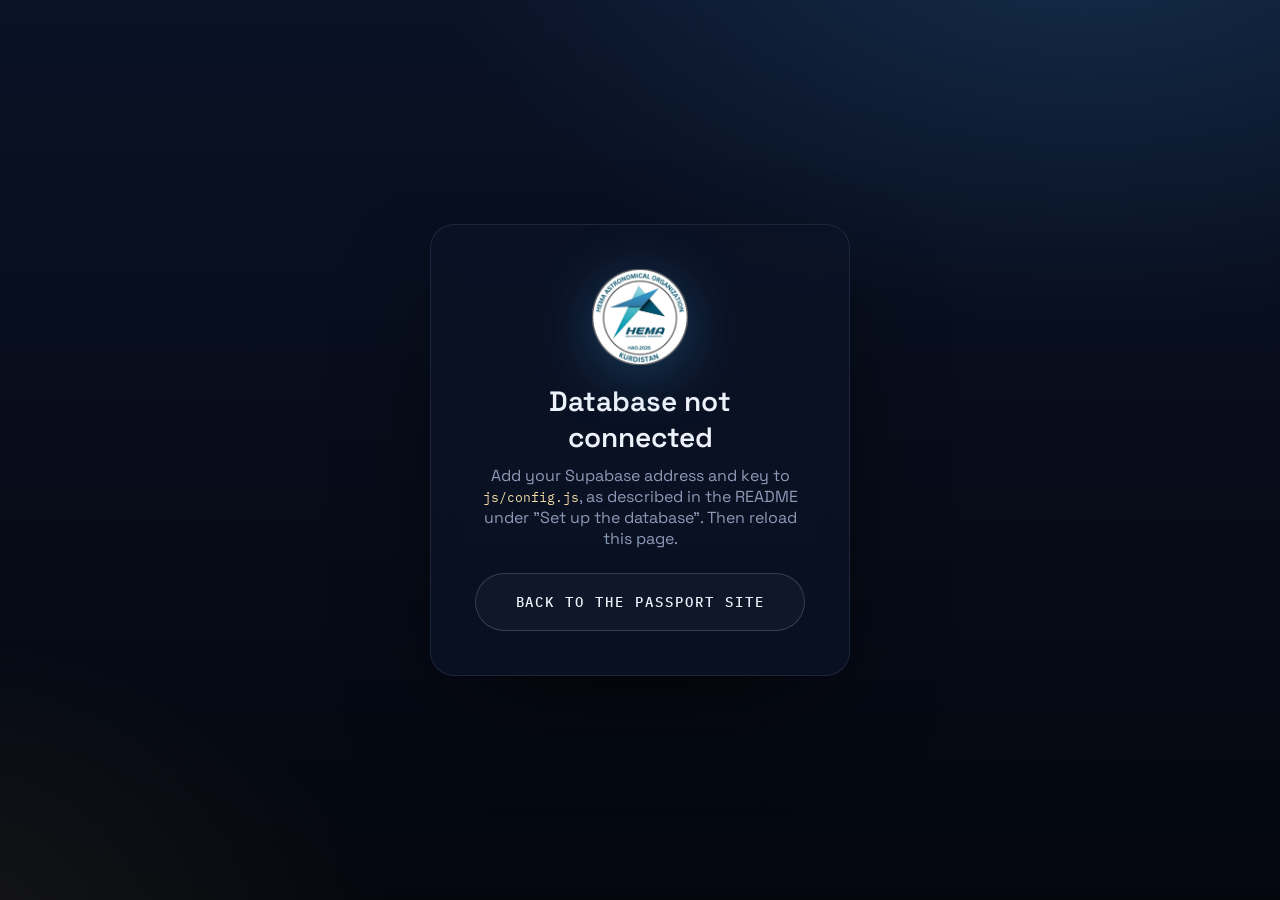
==== admin/index.html @ fffa1dca "HEMA Space Passport for Kurdistan Astronomy Festival 2026 Static site for GitHub Pages: visitor pass" ====
<!doctype html>
<html lang="en">
<head>
  <meta charset="utf-8">
  <meta name="viewport" content="width=device-width, initial-scale=1, viewport-fit=cover">
  <title>HEMA Passport Admin</title>
  <meta name="robots" content="noindex, nofollow">
  <meta name="theme-color" content="#05080f">
  <link rel="icon" href="../assets/favicon.svg" type="image/svg+xml">
  <link rel="stylesheet" href="../fonts/fonts.css">
  <link rel="stylesheet" href="../css/style.css">
  <link rel="stylesheet" href="admin.css">
</head>
<body class="admin">
  <!-- SIGN IN -->
  <main class="login" id="login" hidden>
    <form class="login-card" id="login-form">
      <img class="login-logo" src="../assets/hema-logo.png" alt="HEMA Astronomical Organization">
      <h1>Passport admin</h1>
      <p class="hint">Sign in to see every passport issued at the festival.</p>
      <label class="field">
        <span class="field-label">Email</span>
        <input type="email" id="email" autocomplete="username" inputmode="email" required>
      </label>
      <label class="field">
        <span class="field-label">Password</span>
        <input type="password" id="password" autocomplete="current-password" required>
      </label>
      <p class="login-error" id="login-error" role="alert" hidden></p>
      <button class="btn btn-primary btn-lg" type="submit">Sign in</button>
      <a class="login-back" href="../">Back to the passport site</a>
    </form>
  </main>

  <!-- DATABASE NOT CONNECTED YET -->
  <main class="login" id="setup" hidden>
    <div class="login-card">
      <img class="login-logo" src="../assets/hema-logo.png" alt="HEMA Astronomical Organization">
      <h1>Database not connected</h1>
      <p class="hint">Add your Supabase address and key to <code>js/config.js</code>, as described in the README under "Set up the database". Then reload this page.</p>
      <a class="btn btn-ghost btn-lg" href="../">Back to the passport site</a>
    </div>
  </main>

  <!-- DASHBOARD -->
  <div class="dash" id="dash" hidden>
    <header class="topbar">
      <div class="brand">
        <span class="brand-mark"><img src="../assets/hema-logo.png" alt=""></span>
        <span class="brand-text"><strong>HEMA</strong><small id="who">Passport admin</small></span>
      </div>
      <div class="dash-actions">
        <span class="live" id="live" title="The list refreshes automatically">Live</span>
        <button class="btn btn-ghost btn-sm" id="export" type="button">
          <svg class="ico" aria-hidden="true"><use href="#i-download"/></svg><span>Export CSV</span>
        </button>
        <button class="btn btn-ghost btn-sm" id="logout" type="button">
          <svg class="ico" aria-hidden="true"><use href="#i-logout"/></svg><span>Sign out</span>
        </button>
      </div>
    </header>

    <main class="dash-main">
      <p class="notice" id="not-admin" hidden>This account is signed in but is not on the admin list, so no passports are shown. Sign out and use the admin email, or add this email to the admins table (see README).</p>
      <section class="stats" aria-label="Summary">
        <div class="stat"><span class="stat-label">Passports issued</span><strong id="s-total">0</strong></div>
        <div class="stat"><span class="stat-label">Issued today</span><strong id="s-today">0</strong></div>
        <div class="stat"><span class="stat-label">With photo</span><strong id="s-photo">0</strong></div>
        <div class="stat"><span class="stat-label">Average age</span><strong id="s-age">–</strong></div>
      </section>

      <section class="breakdowns">
        <div class="card">
          <h2 class="card-title">Destinations</h2>
          <ul class="bars" id="b-dest"></ul>
        </div>
        <div class="card">
          <h2 class="card-title">Mission roles</h2>
          <ul class="bars" id="b-role"></ul>
        </div>
      </section>

      <section class="card records">
        <div class="records-head">
          <h2 class="card-title">Passports <span class="count" id="count"></span></h2>
          <label class="search">
            <svg class="ico" aria-hidden="true"><use href="#i-search"/></svg>
            <input type="search" id="search" placeholder="Search name, number, callsign or city" autocomplete="off" aria-label="Search passports">
          </label>
        </div>
        <div class="table-wrap">
          <table class="table">
            <thead>
              <tr>
                <th scope="col"><span class="visually-hidden">Photo</span></th>
                <th scope="col">Passport no.</th>
                <th scope="col">Name</th>
                <th scope="col">Age</th>
                <th scope="col">City / Country</th>
                <th scope="col">Callsign</th>
                <th scope="col">Destination</th>
                <th scope="col">Role</th>
                <th scope="col">Issued</th>
              </tr>
            </thead>
            <tbody id="rows"></tbody>
          </table>
        </div>
        <p class="empty" id="empty" hidden>No passports yet. They appear here as soon as visitors create them.</p>
      </section>
    </main>
  </div>

  <!-- DETAIL -->
  <dialog class="detail" id="detail" aria-labelledby="d-name">
    <div class="detail-box">
      <div class="detail-head">
        <div>
          <p class="d-number" id="d-number"></p>
          <h2 id="d-name"></h2>
        </div>
        <button class="icon-btn" type="button" data-close aria-label="Close">
          <svg aria-hidden="true" viewBox="0 0 24 24"><path d="M6 6l12 12M18 6 6 18" stroke="currentColor" stroke-width="2" stroke-linecap="round"/></svg>
        </button>
      </div>
      <canvas class="passport-canvas d-passport" id="d-passport" role="img" aria-label="Passport"></canvas>
      <dl class="d-fields" id="d-fields"></dl>
      <div class="detail-actions">
        <button class="btn btn-ghost btn-danger" type="button" id="d-delete">Delete</button>
        <button class="btn btn-primary" type="button" id="d-download">Download passport</button>
      </div>
    </div>
  </dialog>

  <svg width="0" height="0" style="position:absolute" aria-hidden="true">
    <defs>
      <symbol id="i-download" viewBox="0 0 24 24"><g fill="none" stroke="currentColor" stroke-width="1.8" stroke-linecap="round" stroke-linejoin="round"><path d="M12 4v11M7.5 10.5 12 15l4.5-4.5M4.5 15v3a2.5 2.5 0 0 0 2.5 2.5h10a2.5 2.5 0 0 0 2.5-2.5v-3"/></g></symbol>
      <symbol id="i-logout" viewBox="0 0 24 24"><g fill="none" stroke="currentColor" stroke-width="1.8" stroke-linecap="round" stroke-linejoin="round"><path d="M14 4.5H7A2.5 2.5 0 0 0 4.5 7v10A2.5 2.5 0 0 0 7 19.5h7M16 8l4 4-4 4M20 12H10"/></g></symbol>
      <symbol id="i-search" viewBox="0 0 24 24"><g fill="none" stroke="currentColor" stroke-width="1.8" stroke-linecap="round"><circle cx="11" cy="11" r="6.5"/><path d="M16 16l4.5 4.5"/></g></symbol>
      <symbol id="i-user" viewBox="0 0 24 24"><g fill="none" stroke="currentColor" stroke-width="1.7" stroke-linecap="round"><circle cx="12" cy="8.5" r="4"/><path d="M4.5 20.5c1-4 4-6 7.5-6s6.5 2 7.5 6"/></g></symbol>
    </defs>
  </svg>

  <script src="../js/config.js"></script>
  <script src="../js/data.js"></script>
  <script src="../js/render.js"></script>
  <script src="../js/db.js"></script>
  <script src="admin.js"></script>
</body>
</html>
---- fonts/fonts.css ----
/* Self-hosted Google Fonts (SIL Open Font License): Space Grotesk, IBM Plex Mono, Noto Sans Arabic */
/* latin-ext */
@font-face {
  font-family: 'IBM Plex Mono';
  font-style: normal;
  font-weight: 400;
  font-display: swap;
  src: url(IBMPlexMono-latin-ext-0.woff2) format('woff2');
  unicode-range: U+0100-02BA, U+02BD-02C5, U+02C7-02CC, U+02CE-02D7, U+02DD-02FF, U+0304, U+0308, U+0329, U+1D00-1DBF, U+1E00-1E9F, U+1EF2-1EFF, U+2020, U+20A0-20AB, U+20AD-20C0, U+2113, U+2C60-2C7F, U+A720-A7FF;
}
/* latin */
@font-face {
  font-family: 'IBM Plex Mono';
  font-style: normal;
  font-weight: 400;
  font-display: swap;
  src: url(IBMPlexMono-latin-1.woff2) format('woff2');
  unicode-range: U+0000-00FF, U+0131, U+0152-0153, U+02BB-02BC, U+02C6, U+02DA, U+02DC, U+0304, U+0308, U+0329, U+2000-206F, U+20AC, U+2122, U+2191, U+2193, U+2212, U+2215, U+FEFF, U+FFFD;
}
/* latin-ext */
@font-face {
  font-family: 'IBM Plex Mono';
  font-style: normal;
  font-weight: 500;
  font-display: swap;
  src: url(IBMPlexMono-latin-ext-2.woff2) format('woff2');
  unicode-range: U+0100-02BA, U+02BD-02C5, U+02C7-02CC, U+02CE-02D7, U+02DD-02FF, U+0304, U+0308, U+0329, U+1D00-1DBF, U+1E00-1E9F, U+1EF2-1EFF, U+2020, U+20A0-20AB, U+20AD-20C0, U+2113, U+2C60-2C7F, U+A720-A7FF;
}
/* latin */
@font-face {
  font-family: 'IBM Plex Mono';
  font-style: normal;
  font-weight: 500;
  font-display: swap;
  src: url(IBMPlexMono-latin-3.woff2) format('woff2');
  unicode-range: U+0000-00FF, U+0131, U+0152-0153, U+02BB-02BC, U+02C6, U+02DA, U+02DC, U+0304, U+0308, U+0329, U+2000-206F, U+20AC, U+2122, U+2191, U+2193, U+2212, U+2215, U+FEFF, U+FFFD;
}
/* latin-ext */
@font-face {
  font-family: 'IBM Plex Mono';
  font-style: normal;
  font-weight: 600;
  font-display: swap;
  src: url(IBMPlexMono-latin-ext-4.woff2) format('woff2');
  unicode-range: U+0100-02BA, U+02BD-02C5, U+02C7-02CC, U+02CE-02D7, U+02DD-02FF, U+0304, U+0308, U+0329, U+1D00-1DBF, U+1E00-1E9F, U+1EF2-1EFF, U+2020, U+20A0-20AB, U+20AD-20C0, U+2113, U+2C60-2C7F, U+A720-A7FF;
}
/* latin */
@font-face {
  font-family: 'IBM Plex Mono';
  font-style: normal;
  font-weight: 600;
  font-display: swap;
  src: url(IBMPlexMono-latin-5.woff2) format('woff2');
  unicode-range: U+0000-00FF, U+0131, U+0152-0153, U+02BB-02BC, U+02C6, U+02DA, U+02DC, U+0304, U+0308, U+0329, U+2000-206F, U+20AC, U+2122, U+2191, U+2193, U+2212, U+2215, U+FEFF, U+FFFD;
}
/* arabic */
@font-face {
  font-family: 'Noto Sans Arabic';
  font-style: normal;
  font-weight: 400;
  font-stretch: 100%;
  font-display: swap;
  src: url(NotoSansArabic-arabic-6.woff2) format('woff2');
  unicode-range: U+0600-06FF, U+0750-077F, U+0870-088E, U+0890-0891, U+0897-08E1, U+08E3-08FF, U+200C-200E, U+2010-2011, U+204F, U+2E41, U+FB50-FDFF, U+FE70-FE74, U+FE76-FEFC, U+102E0-102FB, U+10E60-10E7E, U+10EC2-10EC4, U+10EFC-10EFF, U+1EE00-1EE03, U+1EE05-1EE1F, U+1EE21-1EE22, U+1EE24, U+1EE27, U+1EE29-1EE32, U+1EE34-1EE37, U+1EE39, U+1EE3B, U+1EE42, U+1EE47, U+1EE49, U+1EE4B, U+1EE4D-1EE4F, U+1EE51-1EE52, U+1EE54, U+1EE57, U+1EE59, U+1EE5B, U+1EE5D, U+1EE5F, U+1EE61-1EE62, U+1EE64, U+1EE67-1EE6A, U+1EE6C-1EE72, U+1EE74-1EE77, U+1EE79-1EE7C, U+1EE7E, U+1EE80-1EE89, U+1EE8B-1EE9B, U+1EEA1-1EEA3, U+1EEA5-1EEA9, U+1EEAB-1EEBB, U+1EEF0-1EEF1;
}
/* latin-ext */
@font-face {
  font-family: 'Noto Sans Arabic';
  font-style: normal;
  font-weight: 400;
  font-stretch: 100%;
  font-display: swap;
  src: url(NotoSansArabic-latin-ext-7.woff2) format('woff2');
  unicode-range: U+0100-02BA, U+02BD-02C5, U+02C7-02CC, U+02CE-02D7, U+02DD-02FF, U+0304, U+0308, U+0329, U+1D00-1DBF, U+1E00-1E9F, U+1EF2-1EFF, U+2020, U+20A0-20AB, U+20AD-20C0, U+2113, U+2C60-2C7F, U+A720-A7FF;
}
/* latin */
@font-face {
  font-family: 'Noto Sans Arabic';
  font-style: normal;
  font-weight: 400;
  font-stretch: 100%;
  font-display: swap;
  src: url(NotoSansArabic-latin-8.woff2) format('woff2');
  unicode-range: U+0000-00FF, U+0131, U+0152-0153, U+02BB-02BC, U+02C6, U+02DA, U+02DC, U+0304, U+0308, U+0329, U+2000-206F, U+20AC, U+2122, U+2191, U+2193, U+2212, U+2215, U+FEFF, U+FFFD;
}
/* arabic */
@font-face {
  font-family: 'Noto Sans Arabic';
  font-style: normal;
  font-weight: 600;
  font-stretch: 100%;
  font-display: swap;
  src: url(NotoSansArabic-arabic-6.woff2) format('woff2');
  unicode-range: U+0600-06FF, U+0750-077F, U+0870-088E, U+0890-0891, U+0897-08E1, U+08E3-08FF, U+200C-200E, U+2010-2011, U+204F, U+2E41, U+FB50-FDFF, U+FE70-FE74, U+FE76-FEFC, U+102E0-102FB, U+10E60-10E7E, U+10EC2-10EC4, U+10EFC-10EFF, U+1EE00-1EE03, U+1EE05-1EE1F, U+1EE21-1EE22, U+1EE24, U+1EE27, U+1EE29-1EE32, U+1EE34-1EE37, U+1EE39, U+1EE3B, U+1EE42, U+1EE47, U+1EE49, U+1EE4B, U+1EE4D-1EE4F, U+1EE51-1EE52, U+1EE54, U+1EE57, U+1EE59, U+1EE5B, U+1EE5D, U+1EE5F, U+1EE61-1EE62, U+1EE64, U+1EE67-1EE6A, U+1EE6C-1EE72, U+1EE74-1EE77, U+1EE79-1EE7C, U+1EE7E, U+1EE80-1EE89, U+1EE8B-1EE9B, U+1EEA1-1EEA3, U+1EEA5-1EEA9, U+1EEAB-1EEBB, U+1EEF0-1EEF1;
}
/* latin-ext */
@font-face {
  font-family: 'Noto Sans Arabic';
  font-style: normal;
  font-weight: 600;
  font-stretch: 100%;
  font-display: swap;
  src: url(NotoSansArabic-latin-ext-7.woff2) format('woff2');
  unicode-range: U+0100-02BA, U+02BD-02C5, U+02C7-02CC, U+02CE-02D7, U+02DD-02FF, U+0304, U+0308, U+0329, U+1D00-1DBF, U+1E00-1E9F, U+1EF2-1EFF, U+2020, U+20A0-20AB, U+20AD-20C0, U+2113, U+2C60-2C7F, U+A720-A7FF;
}
/* latin */
@font-face {
  font-family: 'Noto Sans Arabic';
  font-style: normal;
  font-weight: 600;
  font-stretch: 100%;
  font-display: swap;
  src: url(NotoSansArabic-latin-8.woff2) format('woff2');
  unicode-range: U+0000-00FF, U+0131, U+0152-0153, U+02BB-02BC, U+02C6, U+02DA, U+02DC, U+0304, U+0308, U+0329, U+2000-206F, U+20AC, U+2122, U+2191, U+2193, U+2212, U+2215, U+FEFF, U+FFFD;
}
/* arabic */
@font-face {
  font-family: 'Noto Sans Arabic';
  font-style: normal;
  font-weight: 700;
  font-stretch: 100%;
  font-display: swap;
  src: url(NotoSansArabic-arabic-6.woff2) format('woff2');
  unicode-range: U+0600-06FF, U+0750-077F, U+0870-088E, U+0890-0891, U+0897-08E1, U+08E3-08FF, U+200C-200E, U+2010-2011, U+204F, U+2E41, U+FB50-FDFF, U+FE70-FE74, U+FE76-FEFC, U+102E0-102FB, U+10E60-10E7E, U+10EC2-10EC4, U+10EFC-10EFF, U+1EE00-1EE03, U+1EE05-1EE1F, U+1EE21-1EE22, U+1EE24, U+1EE27, U+1EE29-1EE32, U+1EE34-1EE37, U+1EE39, U+1EE3B, U+1EE42, U+1EE47, U+1EE49, U+1EE4B, U+1EE4D-1EE4F, U+1EE51-1EE52, U+1EE54, U+1EE57, U+1EE59, U+1EE5B, U+1EE5D, U+1EE5F, U+1EE61-1EE62, U+1EE64, U+1EE67-1EE6A, U+1EE6C-1EE72, U+1EE74-1EE77, U+1EE79-1EE7C, U+1EE7E, U+1EE80-1EE89, U+1EE8B-1EE9B, U+1EEA1-1EEA3, U+1EEA5-1EEA9, U+1EEAB-1EEBB, U+1EEF0-1EEF1;
}
/* latin-ext */
@font-face {
  font-family: 'Noto Sans Arabic';
  font-style: normal;
  font-weight: 700;
  font-stretch: 100%;
  font-display: swap;
  src: url(NotoSansArabic-latin-ext-7.woff2) format('woff2');
  unicode-range: U+0100-02BA, U+02BD-02C5, U+02C7-02CC, U+02CE-02D7, U+02DD-02FF, U+0304, U+0308, U+0329, U+1D00-1DBF, U+1E00-1E9F, U+1EF2-1EFF, U+2020, U+20A0-20AB, U+20AD-20C0, U+2113, U+2C60-2C7F, U+A720-A7FF;
}
/* latin */
@font-face {
  font-family: 'Noto Sans Arabic';
  font-style: normal;
  font-weight: 700;
  font-stretch: 100%;
  font-display: swap;
  src: url(NotoSansArabic-latin-8.woff2) format('woff2');
  unicode-range: U+0000-00FF, U+0131, U+0152-0153, U+02BB-02BC, U+02C6, U+02DA, U+02DC, U+0304, U+0308, U+0329, U+2000-206F, U+20AC, U+2122, U+2191, U+2193, U+2212, U+2215, U+FEFF, U+FFFD;
}
/* latin-ext */
@font-face {
  font-family: 'Space Grotesk';
  font-style: normal;
  font-weight: 400;
  font-display: swap;
  src: url(SpaceGrotesk-latin-ext-9.woff2) format('woff2');
  unicode-range: U+0100-02BA, U+02BD-02C5, U+02C7-02CC, U+02CE-02D7, U+02DD-02FF, U+0304, U+0308, U+0329, U+1D00-1DBF, U+1E00-1E9F, U+1EF2-1EFF, U+2020, U+20A0-20AB, U+20AD-20C0, U+2113, U+2C60-2C7F, U+A720-A7FF;
}
/* latin */
@font-face {
  font-family: 'Space Grotesk';
  font-style: normal;
  font-weight: 400;
  font-display: swap;
  src: url(SpaceGrotesk-latin-10.woff2) format('woff2');
  unicode-range: U+0000-00FF, U+0131, U+0152-0153, U+02BB-02BC, U+02C6, U+02DA, U+02DC, U+0304, U+0308, U+0329, U+2000-206F, U+20AC, U+2122, U+2191, U+2193, U+2212, U+2215, U+FEFF, U+FFFD;
}
/* latin-ext */
@font-face {
  font-family: 'Space Grotesk';
  font-style: normal;
  font-weight: 500;
  font-display: swap;
  src: url(SpaceGrotesk-latin-ext-9.woff2) format('woff2');
  unicode-range: U+0100-02BA, U+02BD-02C5, U+02C7-02CC, U+02CE-02D7, U+02DD-02FF, U+0304, U+0308, U+0329, U+1D00-1DBF, U+1E00-1E9F, U+1EF2-1EFF, U+2020, U+20A0-20AB, U+20AD-20C0, U+2113, U+2C60-2C7F, U+A720-A7FF;
}
/* latin */
@font-face {
  font-family: 'Space Grotesk';
  font-style: normal;
  font-weight: 500;
  font-display: swap;
  src: url(SpaceGrotesk-latin-10.woff2) format('woff2');
  unicode-range: U+0000-00FF, U+0131, U+0152-0153, U+02BB-02BC, U+02C6, U+02DA, U+02DC, U+0304, U+0308, U+0329, U+2000-206F, U+20AC, U+2122, U+2191, U+2193, U+2212, U+2215, U+FEFF, U+FFFD;
}
/* latin-ext */
@font-face {
  font-family: 'Space Grotesk';
  font-style: normal;
  font-weight: 600;
  font-display: swap;
  src: url(SpaceGrotesk-latin-ext-9.woff2) format('woff2');
  unicode-range: U+0100-02BA, U+02BD-02C5, U+02C7-02CC, U+02CE-02D7, U+02DD-02FF, U+0304, U+0308, U+0329, U+1D00-1DBF, U+1E00-1E9F, U+1EF2-1EFF, U+2020, U+20A0-20AB, U+20AD-20C0, U+2113, U+2C60-2C7F, U+A720-A7FF;
}
/* latin */
@font-face {
  font-family: 'Space Grotesk';
  font-style: normal;
  font-weight: 600;
  font-display: swap;
  src: url(SpaceGrotesk-latin-10.woff2) format('woff2');
  unicode-range: U+0000-00FF, U+0131, U+0152-0153, U+02BB-02BC, U+02C6, U+02DA, U+02DC, U+0304, U+0308, U+0329, U+2000-206F, U+20AC, U+2122, U+2191, U+2193, U+2212, U+2215, U+FEFF, U+FFFD;
}
/* latin-ext */
@font-face {
  font-family: 'Space Grotesk';
  font-style: normal;
  font-weight: 700;
  font-display: swap;
  src: url(SpaceGrotesk-latin-ext-9.woff2) format('woff2');
  unicode-range: U+0100-02BA, U+02BD-02C5, U+02C7-02CC, U+02CE-02D7, U+02DD-02FF, U+0304, U+0308, U+0329, U+1D00-1DBF, U+1E00-1E9F, U+1EF2-1EFF, U+2020, U+20A0-20AB, U+20AD-20C0, U+2113, U+2C60-2C7F, U+A720-A7FF;
}
/* latin */
@font-face {
  font-family: 'Space Grotesk';
  font-style: normal;
  font-weight: 700;
  font-display: swap;
  src: url(SpaceGrotesk-latin-10.woff2) format('woff2');
  unicode-range: U+0000-00FF, U+0131, U+0152-0153, U+02BB-02BC, U+02C6, U+02DA, U+02DC, U+0304, U+0308, U+0329, U+2000-206F, U+20AC, U+2122, U+2191, U+2193, U+2212, U+2215, U+FEFF, U+FFFD;
}
---- css/style.css ----
/* HEMA Space Passport — Kurdistan Astronomy Festival 2026 */

:root {
  --bg: #04070e;
  --bg-2: #0a1226;
  --panel: rgba(11, 19, 38, 0.74);
  --panel-solid: #0b1428;
  --line: rgba(160, 180, 225, 0.13);
  --line-2: rgba(160, 180, 225, 0.24);
  --text: #eef2fa;
  --soft: #c6cfe2;
  --muted: #8d9ab8;
  --dim: #5d6a88;
  --gold: #d6b56e;
  --gold-2: #f1dca6;
  --gold-3: #9c7a38;
  --cyan: #74d4ff;
  --ok: #8ff0c2;
  --danger: #ff8a7a;

  --sans: "Space Grotesk", "Noto Sans Arabic", system-ui, -apple-system, "Segoe UI", sans-serif;
  --mono: "IBM Plex Mono", ui-monospace, Menlo, Consolas, monospace;

  --radius: 14px;
  --gutter: max(clamp(16px, 4vw, 48px), env(safe-area-inset-left), env(safe-area-inset-right));
  --topbar: 84px;
  --ease: cubic-bezier(.2, .7, .2, 1);
  color-scheme: dark;
}

* { box-sizing: border-box; }
html { -webkit-text-size-adjust: 100%; }
html, body { margin: 0; min-height: 100%; }
body {
  font-family: var(--sans);
  color: var(--text);
  background: var(--bg);
  min-height: 100vh;
  min-height: 100dvh;
  overflow-x: hidden;
  -webkit-font-smoothing: antialiased;
}
body::before {
  content: ""; position: fixed; inset: 0; z-index: 0; pointer-events: none;
  background:
    radial-gradient(1100px 700px at 85% -10%, rgba(58, 143, 208, 0.22), transparent 60%),
    radial-gradient(900px 600px at -10% 110%, rgba(214, 181, 110, 0.10), transparent 60%),
    linear-gradient(180deg, var(--bg-2), var(--bg));
}
#starfield { position: fixed; inset: 0; width: 100%; height: 100%; z-index: 0; pointer-events: none; }
button, input { font: inherit; color: inherit; }
[hidden] { display: none !important; }
.visually-hidden { position: absolute !important; width: 1px; height: 1px; margin: -1px; padding: 0; overflow: hidden; clip: rect(0 0 0 0); white-space: nowrap; border: 0; }
html { -webkit-tap-highlight-color: transparent; }

/* ---------- top bar ---------- */
.topbar {
  position: relative; z-index: 2;
  display: flex; align-items: center; justify-content: space-between; gap: 16px;
  min-height: var(--topbar);
  padding: max(14px, env(safe-area-inset-top)) var(--gutter) 14px;
  border-bottom: 1px solid var(--line);
  background: linear-gradient(180deg, rgba(4, 7, 14, 0.85), rgba(4, 7, 14, 0.35));
  backdrop-filter: blur(10px); -webkit-backdrop-filter: blur(10px);
}
.brand { display: flex; align-items: center; gap: 14px; color: inherit; text-decoration: none; border-radius: 12px; }
.brand:focus-visible { outline: 2px solid var(--cyan); outline-offset: 6px; }
.brand-mark, .event-mark { width: 52px; height: 52px; display: grid; place-items: center; flex: none; }
.brand-mark svg, .brand-mark img, .event-mark img { width: 100%; height: 100%; object-fit: contain; }
.brand-mark img { filter: drop-shadow(0 4px 14px rgba(58, 143, 208, 0.35)); }
.brand-text { display: flex; flex-direction: column; line-height: 1.2; gap: 3px; }
.brand-text strong { font-size: 19px; letter-spacing: 0.26em; font-weight: 700; }
.brand-text small { font-family: var(--mono); font-size: 11px; letter-spacing: 0.16em; text-transform: uppercase; color: var(--muted); }
.event-tag { display: flex; align-items: center; gap: 16px; padding-left: 24px; border-left: 1px solid var(--line-2); }
.event-text { display: flex; flex-direction: column; align-items: flex-end; gap: 6px; }
.event-text strong { font-size: 15px; font-weight: 600; letter-spacing: 0.01em; }
.event-facts { display: flex; gap: 18px; }
.fact { display: inline-flex; align-items: center; gap: 7px; font-family: var(--mono); font-size: 12px; letter-spacing: 0.08em; color: var(--muted); white-space: nowrap; }
.ico { width: 15px; height: 15px; flex: none; color: var(--gold); }
@media (max-width: 760px) {
  :root { --topbar: 68px; }
  .event-text, .brand-text small { display: none; }
  .event-tag { padding-left: 0; border-left: 0; }
  .brand-mark, .event-mark { width: 42px; height: 42px; }
}

/* ---------- screens ---------- */
main { position: relative; z-index: 1; }
.screen {
  display: none;
  min-height: calc(100dvh - var(--topbar));
  padding: clamp(24px, 5vh, 56px) var(--gutter) max(56px, calc(env(safe-area-inset-bottom) + 32px));
}
.screen.is-active { display: block; animation: enter .6s var(--ease) both; }
@keyframes enter { from { opacity: 0; transform: translateY(14px); } to { opacity: 1; transform: none; } }

.display {
  margin: 0;
  font-size: clamp(44px, min(8vw, 13vh), 124px); line-height: 0.92; font-weight: 700;
  letter-spacing: -0.01em; text-transform: uppercase;
  background: linear-gradient(180deg, #ffffff 35%, #b9c4dc);
  -webkit-background-clip: text; background-clip: text; color: transparent;
}
.display-accent {
  display: block;
  background: linear-gradient(100deg, var(--gold-2), var(--gold) 45%, var(--cyan) 110%);
  -webkit-background-clip: text; background-clip: text; color: transparent;
}
.display-sm { font-size: clamp(34px, 6vw, 76px); }
.lede { margin: 24px 0 0; font-size: clamp(17px, 1.6vw, 20px); color: var(--soft); line-height: 1.6; }
.gold { color: var(--gold-2); font-weight: 600; letter-spacing: 0.04em; }

.hero-chip {
  display: inline-flex; align-items: center; gap: 10px;
  margin: 0 0 26px; padding: 5px 5px 5px 16px;
  border: 1px solid rgba(214, 181, 110, 0.35); border-radius: 999px;
  background: rgba(214, 181, 110, 0.07);
  font-family: var(--mono); font-size: 12px; font-weight: 500; letter-spacing: 0.18em; text-transform: uppercase; color: var(--gold-2);
}
.hero-chip b { padding: 5px 12px; border-radius: 999px; background: linear-gradient(135deg, var(--gold-2), var(--gold)); color: #1a1305; font-weight: 600; }
.hero-chip.is-ok { border-color: rgba(143, 240, 194, 0.4); background: rgba(143, 240, 194, 0.07); color: var(--ok); }
.hero-chip.is-ok b { background: var(--ok); color: #06261a; }

/* ---------- welcome ---------- */
.screen-welcome.is-active { display: flex; flex-direction: column; justify-content: center; overflow: hidden; }
.hero {
  width: 100%; max-width: 1360px; margin: 0 auto;
  display: grid; grid-template-columns: minmax(0, 1fr) minmax(0, 1.08fr); align-items: center; gap: clamp(32px, 5vw, 80px);
}
.hero-copy { max-width: 620px; }
.hero-cta { display: flex; flex-wrap: wrap; align-items: center; gap: 14px 22px; margin-top: clamp(28px, 5vh, 44px); }
.hero-steps {
  list-style: none; margin: clamp(32px, 6vh, 52px) 0 0; padding: 0;
  display: grid; grid-template-columns: repeat(3, 1fr); gap: 20px;
  position: relative;
}
/* the line joining the three step icons */
.hero-steps::before {
  content: ""; position: absolute; top: 25px; left: 26px; right: calc(33.33% - 26px); height: 1px;
  background: linear-gradient(90deg, var(--gold), rgba(116, 212, 255, 0.6));
  opacity: .55;
}
.hero-steps li { position: relative; display: grid; gap: 4px; align-content: start; }
.step-ico {
  width: 52px; height: 52px; margin-bottom: 14px; display: grid; place-items: center; border-radius: 50%;
  background: radial-gradient(circle at 30% 25%, #1b2a52, #0a1226);
  border: 1px solid rgba(214, 181, 110, 0.55);
  box-shadow: 0 0 0 6px rgba(4, 7, 14, 0.9), 0 10px 30px -10px rgba(214, 181, 110, 0.5);
  color: var(--gold-2);
}
.step-ico svg { width: 24px; height: 24px; }
.hero-steps b { font-family: var(--mono); font-size: 11px; font-weight: 600; letter-spacing: 0.2em; text-transform: uppercase; color: var(--gold); }
.hero-steps strong { font-size: 17px; font-weight: 600; }
.hero-steps small { font-size: 13.5px; line-height: 1.45; color: var(--muted); }

.hero-visual { position: relative; perspective: 1800px; }
.hero-glow {
  position: absolute; inset: -12% -8%; z-index: -1; pointer-events: none;
  background: radial-gradient(closest-side, rgba(58, 143, 208, 0.35), transparent 70%), radial-gradient(closest-side at 70% 70%, rgba(214, 181, 110, 0.18), transparent 70%);
  filter: blur(20px);
}
.specimen {
  transform: rotateY(-14deg) rotateX(6deg) rotateZ(-2deg);
  animation: float 9s ease-in-out infinite;
}
@keyframes float {
  0%, 100% { transform: rotateY(-14deg) rotateX(6deg) rotateZ(-2deg) translateY(0); }
  50% { transform: rotateY(-10deg) rotateX(4deg) rotateZ(-1deg) translateY(-12px); }
}
.hero-meta {
  display: flex; flex-wrap: wrap; justify-content: center; gap: 12px 44px;
  width: 100%; max-width: 1360px; margin: clamp(28px, 4vh, 48px) auto 0; padding-top: 20px;
  border-top: 1px solid var(--line);
}
.hero-meta .fact { font-size: 12px; letter-spacing: 0.16em; text-transform: uppercase; }

@media (max-width: 1080px) {
  .hero { grid-template-columns: 1fr; text-align: center; }
  .hero-copy { max-width: 720px; margin: 0 auto; }
  .hero-cta { justify-content: center; }
  .hero-steps { text-align: left; max-width: 640px; margin-left: auto; margin-right: auto; }
  .hero-visual { max-width: 720px; width: 100%; margin: 0 auto; }
  .specimen { animation: none; transform: none; }
}
@media (max-width: 640px) {
  .hero-steps { grid-template-columns: 1fr; gap: 22px; }
  .hero-steps::before { top: 26px; bottom: 26px; left: 26px; right: auto; width: 1px; height: auto; background: linear-gradient(180deg, var(--gold), rgba(116, 212, 255, 0.6)); }
  .hero-steps li { grid-template-columns: 52px 1fr; column-gap: 16px; row-gap: 2px; }
  .step-ico { grid-row: span 3; margin-bottom: 0; }
  .hero-meta { flex-direction: column; align-items: center; }
  .hero-cta .btn-xl { width: 100%; }
}

/* ---------- buttons ---------- */
.btn {
  display: inline-flex; align-items: center; justify-content: center; gap: 10px;
  min-height: 52px; padding: 0 26px;
  border-radius: 999px; border: 1px solid var(--line-2);
  background: rgba(255, 255, 255, 0.03);
  font-family: var(--mono); font-size: 14px; font-weight: 500; letter-spacing: 0.14em; text-transform: uppercase;
  color: var(--text); text-decoration: none; text-align: center;
  cursor: pointer; user-select: none; -webkit-tap-highlight-color: transparent;
  transition: transform .15s var(--ease), background .2s, border-color .2s, box-shadow .2s;
}
.btn:hover { border-color: rgba(214, 181, 110, 0.6); background: rgba(214, 181, 110, 0.06); }
.btn:active { transform: scale(0.98); }
.btn:focus-visible, input:focus-visible, .opt input:focus-visible + .opt-body { outline: 2px solid var(--cyan); outline-offset: 3px; }
.btn-primary {
  border: 0; color: #1a1305; font-weight: 600;
  background: linear-gradient(135deg, var(--gold-2), var(--gold) 55%, var(--gold-3));
  box-shadow: 0 10px 40px -10px rgba(214, 181, 110, 0.55), inset 0 1px 0 rgba(255, 255, 255, 0.5);
}
.btn-primary:hover { background: linear-gradient(135deg, #fff0c8, var(--gold-2) 50%, var(--gold)); box-shadow: 0 14px 50px -10px rgba(214, 181, 110, 0.75), inset 0 1px 0 rgba(255, 255, 255, 0.6); }
.btn-xl { min-height: 64px; padding: 0 38px; font-size: clamp(14px, 1.4vw, 16px); }
.btn-lg { min-height: 58px; padding: 0 32px; }
.btn[disabled] { opacity: 0.5; pointer-events: none; }

/* ---------- panel / forms ---------- */
.panel {
  max-width: 1040px; margin: 0 auto;
  padding: clamp(22px, 4vw, 52px);
  background: var(--panel);
  border: 1px solid var(--line);
  border-radius: 26px;
  backdrop-filter: blur(14px); -webkit-backdrop-filter: blur(14px);
  box-shadow: 0 40px 120px -40px rgba(0, 0, 0, 0.8), inset 0 1px 0 rgba(255, 255, 255, 0.04);
}

.progress { list-style: none; margin: 0 0 34px; padding: 0; display: flex; align-items: center; gap: 10px; }
.progress li { display: flex; align-items: center; gap: 10px; flex: 1; min-width: 0; color: var(--dim); font-size: 14px; font-weight: 500; }
.progress li:last-child { flex: 0 0 auto; }
.progress li:not(:last-child)::after { content: ""; flex: 1; height: 1px; min-width: 16px; background: var(--line-2); }
.progress i {
  width: 30px; height: 30px; flex: none; display: grid; place-items: center; border-radius: 50%;
  border: 1px solid var(--line-2); font-style: normal; font-family: var(--mono); font-size: 13px;
}
.progress span { white-space: nowrap; }
.progress .is-current { color: var(--text); }
.progress .is-current i { border-color: var(--gold); color: #1a1305; background: linear-gradient(135deg, var(--gold-2), var(--gold)); box-shadow: 0 0 0 4px rgba(214, 181, 110, 0.15); }
.progress .is-done { color: var(--muted); }
.progress .is-done i { border-color: rgba(143, 240, 194, 0.5); color: var(--ok); }
.progress .is-done::after { background: linear-gradient(90deg, rgba(143, 240, 194, 0.5), rgba(214, 181, 110, 0.5)) !important; }
@media (max-width: 560px) { .progress span { display: none; } .progress { margin-bottom: 26px; } }

.title { margin: 0; font-size: clamp(28px, 3.6vw, 42px); font-weight: 600; letter-spacing: -0.01em; }
.hint { margin: 8px 0 32px; color: var(--muted); font-size: 16px; }

.field-label {
  display: block; margin-bottom: 10px;
  font-family: var(--mono); font-size: 12px; font-weight: 500; letter-spacing: 0.2em; text-transform: uppercase; color: var(--muted);
}
.field-label em { font-style: normal; color: var(--dim); letter-spacing: 0.1em; margin-left: 6px; }
.field { display: block; }
.fields { display: grid; gap: 22px; align-content: start; }
.name-grid { display: grid; grid-template-columns: repeat(3, minmax(0, 1fr)); gap: 14px; }
.info-grid { display: grid; grid-template-columns: minmax(0, 1fr) minmax(0, 2fr); gap: 14px; }
@media (max-width: 900px) { .name-grid { grid-template-columns: 1fr 1fr; } .name-grid .field:last-child { grid-column: 1 / -1; } }
@media (max-width: 520px) { .name-grid, .info-grid { grid-template-columns: 1fr; } }
input[type="text"] {
  width: 100%; height: 58px; padding: 0 18px;
  background: rgba(3, 7, 16, 0.6);
  border: 1px solid var(--line-2); border-radius: var(--radius);
  font-size: 19px; font-weight: 500;
  transition: border-color .2s, box-shadow .2s;
}
input::placeholder { color: var(--dim); font-weight: 400; }
input:focus { outline: none; border-color: var(--gold); box-shadow: 0 0 0 4px rgba(214, 181, 110, 0.12); }
.field-error { display: none; margin-top: 8px; color: var(--danger); font-size: 14px; }
.invalid .field-error { display: block; }
.invalid input[type="text"] { border-color: var(--danger); }

.grid-personal { display: grid; grid-template-columns: 260px 1fr; gap: clamp(24px, 4vw, 52px); }
@media (max-width: 720px) { .grid-personal { grid-template-columns: 1fr; } }

/* photo */
.photo-field { display: flex; flex-direction: column; }
.photo-frame {
  position: relative; display: block; aspect-ratio: 3 / 4; width: 100%; max-width: 260px;
  border-radius: 14px; background: linear-gradient(180deg, #111d3c, #070d1e);
  border: 1px solid rgba(214, 181, 110, 0.35);
  cursor: pointer; transition: border-color .2s, box-shadow .2s;
}
.photo-frame:hover { border-color: var(--gold); box-shadow: 0 0 0 4px rgba(214, 181, 110, 0.1); }
.photo-field:focus-within .photo-frame { border-color: var(--gold); box-shadow: 0 0 0 3px rgba(116, 212, 255, 0.5); }
@media (max-width: 720px) { .photo-frame { max-width: 220px; margin: 0 auto; } .photo-field .field-label { text-align: center; } }
.photo-frame img { width: 100%; height: 100%; object-fit: cover; border-radius: 13px; display: block; }
.photo-empty { position: absolute; inset: 0; display: grid; place-content: center; justify-items: center; gap: 12px; color: var(--dim); font-family: var(--mono); font-size: 12px; letter-spacing: 0.14em; text-transform: uppercase; }
.photo-empty svg { width: 72px; height: 72px; }
.corner { position: absolute; width: 20px; height: 20px; border: 2px solid var(--gold-2); }
.corner.tl { top: -7px; left: -7px; border-right: 0; border-bottom: 0; }
.corner.tr { top: -7px; right: -7px; border-left: 0; border-bottom: 0; }
.corner.bl { bottom: -7px; left: -7px; border-right: 0; border-top: 0; }
.corner.br { bottom: -7px; right: -7px; border-left: 0; border-top: 0; }
.photo-upload-btn { width: 100%; max-width: 260px; margin-top: 18px; min-height: 48px; font-size: 13px; letter-spacing: 0.12em; }
.photo-upload-btn .ico { width: 18px; height: 18px; }
@media (max-width: 720px) { .photo-upload-btn { max-width: 220px; margin-left: auto; margin-right: auto; } }

.nav-row { display: flex; justify-content: space-between; gap: 12px; margin-top: 40px; padding-top: 28px; border-top: 1px solid var(--line); }
.nav-row .btn-primary { min-width: 220px; }
@media (max-width: 520px) { .nav-row .btn-primary { min-width: 0; flex: 1; } }

/* ---------- identity ---------- */
.block { border: 0; margin: 0 0 38px; padding: 0; min-width: 0; }
.block legend { display: flex; align-items: center; gap: 14px; padding: 0; margin-bottom: 16px; font-size: clamp(18px, 2vw, 22px); font-weight: 600; }
.block-idx {
  width: 30px; height: 30px; display: grid; place-items: center; flex: none;
  border: 1px solid rgba(214, 181, 110, 0.5); border-radius: 8px;
  font-family: var(--mono); font-size: 13px; color: var(--gold);
}
.block.invalid legend { color: var(--danger); }

.dest-grid { display: grid; grid-template-columns: repeat(3, 1fr); gap: 12px; }
@media (max-width: 720px) { .dest-grid { grid-template-columns: repeat(2, 1fr); } }
.chip-grid { display: grid; grid-template-columns: repeat(4, 1fr); gap: 10px; }
#mission-options { grid-template-columns: repeat(3, 1fr); }
@media (max-width: 820px) { .chip-grid, #mission-options { grid-template-columns: repeat(2, 1fr); } }

.opt { position: relative; display: block; cursor: pointer; -webkit-tap-highlight-color: transparent; }
.opt input { position: absolute; opacity: 0; pointer-events: none; }
.opt-body {
  position: relative; height: 100%;
  border: 1px solid var(--line-2); border-radius: var(--radius);
  background: rgba(3, 7, 16, 0.45);
  transition: border-color .2s, background .2s, transform .15s var(--ease), box-shadow .2s;
}
.opt:hover .opt-body { border-color: rgba(214, 181, 110, 0.5); background: rgba(214, 181, 110, 0.04); }
.opt input:checked + .opt-body {
  border-color: var(--gold);
  background: linear-gradient(180deg, rgba(214, 181, 110, 0.14), rgba(214, 181, 110, 0.04));
  box-shadow: 0 0 0 1px var(--gold), 0 12px 40px -18px rgba(214, 181, 110, 0.7);
}
.opt input:checked + .opt-body::after {
  content: ""; position: absolute; top: 10px; right: 10px; width: 18px; height: 18px; border-radius: 50%;
  background: var(--gold) url("data:image/svg+xml,%3Csvg xmlns='http://www.w3.org/2000/svg' viewBox='0 0 16 16'%3E%3Cpath d='M4 8.5l2.5 2.5L12 5.5' fill='none' stroke='%231a1305' stroke-width='2' stroke-linecap='round' stroke-linejoin='round'/%3E%3C/svg%3E") center / 14px no-repeat;
}
.opt:active .opt-body { transform: scale(0.985); }

.dest .opt-body { display: flex; flex-direction: column; align-items: center; padding: 12px 10px 16px; text-align: center; }
.dest canvas { width: 104px; height: 104px; transition: transform .4s var(--ease); }
.dest:hover canvas, .dest input:checked + .opt-body canvas { transform: scale(1.06); }
.dest strong { margin-top: 4px; font-size: 18px; font-weight: 600; }
.dest small { margin-top: 4px; font-family: var(--mono); font-size: 11px; letter-spacing: 0.08em; color: var(--muted); text-transform: uppercase; }
@media (max-width: 480px) { .dest canvas { width: 84px; height: 84px; } .dest strong { font-size: 16px; } }

.chip .opt-body { display: flex; align-items: center; min-height: 58px; padding: 10px 36px 10px 16px; font-size: 16px; font-weight: 500; line-height: 1.3; }

.callsign-row { display: grid; grid-template-columns: 1fr auto; gap: 12px; }
@media (max-width: 600px) { .callsign-row { grid-template-columns: 1fr; } }
#f-callsign { font-family: var(--mono); font-size: 22px; letter-spacing: 0.18em; text-transform: uppercase; color: var(--gold-2); }
#f-callsign.pulse { animation: pulse .5s var(--ease); }
@keyframes pulse { 50% { box-shadow: 0 0 0 6px rgba(214, 181, 110, 0.25); } }

/* ---------- generating ---------- */
.screen-generating.is-active { display: grid; place-items: center; }
.gen-inner { width: min(560px, 100%); text-align: center; }
.gen-inner .title { font-family: var(--mono); font-size: clamp(16px, 2.4vw, 22px); font-weight: 500; letter-spacing: 0.22em; text-transform: uppercase; }
.gen-ring { position: relative; width: 150px; height: 150px; margin: 0 auto 36px; }
.gen-ring i { position: absolute; inset: 0; border-radius: 50%; border: 2px solid transparent; border-top-color: var(--gold); animation: spin 1.4s linear infinite; }
.gen-ring i:nth-child(2) { inset: 16px; border-top-color: var(--cyan); animation-duration: 2s; animation-direction: reverse; }
.gen-ring i:nth-child(3) { inset: 32px; border-top-color: var(--gold-2); animation-duration: 3s; }
.gen-ring span { position: absolute; inset: 62px; border-radius: 50%; background: radial-gradient(circle at 35% 35%, var(--gold-2), var(--gold-3)); box-shadow: 0 0 30px rgba(214, 181, 110, 0.6); }
@keyframes spin { to { transform: rotate(360deg); } }
.gen-progress { height: 3px; margin: 28px 0 24px; border-radius: 3px; background: var(--line); overflow: hidden; }
.gen-progress i { display: block; height: 100%; width: 0; background: linear-gradient(90deg, var(--gold), var(--cyan)); transition: width .5s var(--ease); }
.gen-log { list-style: none; margin: 0; padding: 0; text-align: left; font-family: var(--mono); font-size: 13px; letter-spacing: 0.06em; color: var(--muted); display: grid; gap: 10px; }
.gen-log li { display: flex; justify-content: space-between; gap: 16px; animation: enter .35s var(--ease) both; }
.gen-log li b { flex: none; display: inline-flex; align-items: center; gap: 6px; font-weight: 500; color: var(--ok); }
.gen-log li:not(.done) b::before { content: ""; width: 12px; height: 12px; border-radius: 50%; border: 2px solid var(--line-2); border-top-color: var(--gold); animation: spin .8s linear infinite; }
.gen-log li.done b::before { content: "✓"; }

/* ---------- issued ---------- */
.issued-head { text-align: center; max-width: 900px; margin: 0 auto; }
.issued-head .lede { margin-top: 18px; }
.passport-stage {
  position: relative; display: block; width: 100%; max-width: 1120px; margin: clamp(28px, 5vh, 48px) auto 0; padding: 0;
  border: 0; background: none; color: inherit; font: inherit; cursor: zoom-in; perspective: 1600px; border-radius: 2.2%/3.1%;
}
.passport-stage:focus-visible { outline: 2px solid var(--cyan); outline-offset: 6px; }
.zoom-hint {
  position: absolute; right: 14px; bottom: 14px; display: inline-flex; align-items: center; gap: 8px;
  padding: 8px 14px; border-radius: 999px; background: rgba(4, 7, 14, 0.78); border: 1px solid var(--line-2);
  font-family: var(--mono); font-size: 11px; letter-spacing: 0.14em; text-transform: uppercase; color: var(--soft);
  opacity: 0; transform: translateY(4px); transition: opacity .2s, transform .2s; pointer-events: none;
}
.passport-stage:hover .zoom-hint, .passport-stage:focus-visible .zoom-hint { opacity: 1; transform: none; }
@media (pointer: coarse) {
  .zoom-hint { position: static; margin: 14px auto 0; width: max-content; opacity: 1; transform: none; display: flex; }
}
.passport-canvas {
  display: block; width: 100%; height: auto; border-radius: 2.2%/3.1%;
  box-shadow: 0 50px 120px -30px rgba(0, 0, 0, 0.9), 0 0 0 1px rgba(214, 181, 110, 0.2), 0 0 80px -20px rgba(116, 212, 255, 0.25);
}
.screen-issued.is-active .passport-canvas { animation: reveal 1.1s var(--ease) both .15s; }
@keyframes reveal { from { opacity: 0; transform: rotateX(18deg) translateY(40px) scale(.96); } to { opacity: 1; transform: none; } }
.issued-actions { display: flex; flex-wrap: wrap; justify-content: center; gap: 12px; margin-top: 40px; }
@media (max-width: 600px) { .issued-actions { flex-direction: column; } .issued-actions .btn { width: 100%; } }

/* ---------- full-screen passport viewer ---------- */
.viewer {
  width: 100vw; height: 100dvh; max-width: none; max-height: none; margin: 0; padding: 0; border: 0;
  background: rgba(2, 4, 10, 0.94); color: var(--text); overflow: hidden;
}
.viewer[open] { display: block; }
.viewer::backdrop { background: rgba(2, 4, 10, 0.9); }
.viewer img {
  position: fixed; left: 50%; top: 50%; transform: translate(-50%, -50%);
  width: min(94vw, 90dvh * 1.4286); height: auto; max-width: none; max-height: none;
  border-radius: 1.6%/2.3%; box-shadow: 0 30px 90px rgba(0, 0, 0, 0.8); cursor: zoom-out;
}
/* portrait phones: turn the passport sideways so it fills the screen (1600×1120 card = 1.4286 : 1) */
@media (orientation: portrait) and (max-width: 820px) {
  .viewer img { width: min(86dvh, 92vw * 1.4286); transform: translate(-50%, -50%) rotate(90deg); }
}
.viewer-close {
  position: fixed; top: max(14px, env(safe-area-inset-top)); right: max(14px, env(safe-area-inset-right));
  width: 48px; height: 48px; display: grid; place-items: center; border-radius: 50%;
  border: 1px solid var(--line-2); background: rgba(11, 19, 38, 0.9); color: var(--text); cursor: pointer;
}
.viewer-close svg { width: 22px; height: 22px; }

/* ---------- small phones ---------- */
@media (max-width: 480px) {
  .panel { border-radius: 20px; padding: 22px 16px 24px; }
  .screen { padding-top: 20px; }
  .title { font-size: 26px; }
  .hint { font-size: 15px; margin-bottom: 24px; }
  .hero-chip { font-size: 10.5px; letter-spacing: 0.12em; padding-left: 12px; }
  .lede { font-size: 16px; }
  .btn { padding: 0 20px; letter-spacing: 0.1em; }
  .btn-xl { min-height: 58px; padding: 0 22px; }
  .block legend { font-size: 17px; }
  .chip .opt-body { min-height: 54px; font-size: 15px; padding: 10px 32px 10px 12px; }
  .dest .opt-body { padding: 10px 6px 12px; }
  .dest small { font-size: 10px; letter-spacing: 0.04em; }
  #f-callsign { font-size: 19px; letter-spacing: 0.12em; }
  .nav-row { margin-top: 28px; padding-top: 20px; }
  .nav-row .btn { padding: 0 18px; }
  .gen-log { font-size: 12px; }
  .gen-log li span { min-width: 0; overflow-wrap: anywhere; }
}
@media (max-width: 360px) {
  .chip-grid, #mission-options { grid-template-columns: 1fr; }
  .nav-row .btn { font-size: 12px; letter-spacing: 0.06em; padding: 0 14px; white-space: nowrap; }
  .hero-chip b { display: none; }
}

@media (prefers-reduced-motion: reduce) {
  *, *::before, *::after { animation-duration: 0.01ms !important; animation-iteration-count: 1 !important; transition-duration: 0.01ms !important; }
}
h1[tabindex="-1"]:focus, h2[tabindex="-1"]:focus { outline: none; }

/* ---------- footer ---------- */
.site-footer {
  position: relative; z-index: 1;
  display: flex; flex-wrap: wrap; align-items: center; justify-content: space-between; gap: 12px 24px;
  padding: 20px var(--gutter) max(20px, env(safe-area-inset-bottom));
  border-top: 1px solid var(--line);
  font-size: 13px; color: var(--dim);
}
.footer-admin {
  display: inline-flex; align-items: center; gap: 8px; min-height: 40px; padding: 0 16px;
  border: 1px solid var(--line-2); border-radius: 999px;
  font-family: var(--mono); font-size: 12px; letter-spacing: 0.14em; text-transform: uppercase;
  color: var(--muted); text-decoration: none; transition: color .2s, border-color .2s;
}
.footer-admin:hover { color: var(--gold-2); border-color: var(--gold); }
.footer-admin:focus-visible { outline: 2px solid var(--cyan); outline-offset: 3px; }
.footer-admin .ico { width: 15px; height: 15px; color: inherit; }
@media (max-width: 480px) { .site-footer { justify-content: center; text-align: center; } }
---- admin/admin.css ----
/* HEMA Space Passport — admin dashboard (builds on css/style.css) */

body.admin { min-height: 100dvh; }
.admin main, .admin .dash { position: relative; z-index: 1; }

/* ---------- sign in ---------- */
.login { min-height: 100dvh; display: grid; place-items: center; padding: 24px var(--gutter); }
.login-card {
  width: min(420px, 100%); display: grid; gap: 18px; text-align: center;
  padding: clamp(28px, 6vw, 44px); border-radius: 24px;
  background: var(--panel); border: 1px solid var(--line); backdrop-filter: blur(14px); -webkit-backdrop-filter: blur(14px);
  box-shadow: 0 40px 120px -40px rgba(0, 0, 0, 0.8);
}
.login-logo { width: 96px; height: 96px; margin: 0 auto; object-fit: contain; filter: drop-shadow(0 10px 30px rgba(58, 143, 208, 0.35)); }
.login-card h1 { margin: 0; font-size: 28px; font-weight: 600; }
.login-card .hint { margin: -8px 0 6px; }
.login-card .field { text-align: left; }
.login-card input {
  width: 100%; height: 56px; padding: 0 18px; background: rgba(3, 7, 16, 0.6);
  border: 1px solid var(--line-2); border-radius: var(--radius); font-size: 18px;
}
.login-card input:focus { outline: none; border-color: var(--gold); box-shadow: 0 0 0 4px rgba(214, 181, 110, 0.12); }
.login-error { margin: -4px 0 0; color: var(--danger); font-size: 14px; }

/* ---------- top bar ---------- */
.dash-actions { display: flex; align-items: center; gap: 10px; }
.btn-sm { min-height: 42px; padding: 0 16px; font-size: 12px; letter-spacing: 0.12em; }
.btn-sm .ico { width: 17px; height: 17px; }
.live {
  margin-right: 6px; padding: 6px 12px; border-radius: 999px;
  border: 1px solid rgba(143, 240, 194, 0.4); background: rgba(143, 240, 194, 0.08);
  font-family: var(--mono); font-size: 11px; letter-spacing: 0.16em; text-transform: uppercase; color: var(--ok);
}
.live.is-off { color: var(--danger); border-color: rgba(255, 138, 122, 0.4); background: rgba(255, 138, 122, 0.08); }
@media (max-width: 640px) {
  .dash-actions .btn-sm { width: 42px; padding: 0; }
  .dash-actions .btn-sm span { display: none; }
  .live { margin-right: 2px; }
}

/* ---------- layout ---------- */
.dash-main { max-width: 1400px; margin: 0 auto; padding: 28px var(--gutter) max(48px, calc(env(safe-area-inset-bottom) + 24px)); display: grid; gap: 20px; }
.card { padding: 22px; border-radius: 20px; background: var(--panel); border: 1px solid var(--line); }
.card-title { margin: 0 0 16px; font-size: 18px; font-weight: 600; display: flex; align-items: baseline; gap: 10px; }
.count { font-family: var(--mono); font-size: 13px; font-weight: 500; color: var(--muted); }

.stats { display: grid; grid-template-columns: repeat(4, minmax(0, 1fr)); gap: 14px; }
.stat { padding: 18px 20px; border-radius: 18px; background: var(--panel); border: 1px solid var(--line); display: grid; gap: 6px; }
.stat-label { font-family: var(--mono); font-size: 11px; letter-spacing: 0.16em; text-transform: uppercase; color: var(--muted); }
.stat strong { font-size: clamp(28px, 4vw, 40px); font-weight: 700; line-height: 1; font-variant-numeric: tabular-nums; }
.stat:first-child strong { color: var(--gold-2); }
@media (max-width: 800px) { .stats { grid-template-columns: repeat(2, minmax(0, 1fr)); } }

.breakdowns { display: grid; grid-template-columns: repeat(2, minmax(0, 1fr)); gap: 20px; }
@media (max-width: 900px) { .breakdowns { grid-template-columns: 1fr; } }
.bars { list-style: none; margin: 0; padding: 0; display: grid; gap: 10px; }
.bars li { display: grid; grid-template-columns: minmax(96px, 150px) 1fr 36px; align-items: center; gap: 12px; font-size: 14px; }
.bar-label { color: var(--soft); white-space: nowrap; overflow: hidden; text-overflow: ellipsis; }
.bar-track { height: 10px; border-radius: 4px; background: rgba(160, 180, 225, 0.08); overflow: hidden; }
.bar-track i { display: block; height: 100%; border-radius: 0 4px 4px 0; background: var(--gold); transition: width .5s var(--ease); }
.bar-value { text-align: right; font-family: var(--mono); color: var(--text); font-variant-numeric: tabular-nums; }

/* ---------- records ---------- */
.records { padding-bottom: 8px; }
.records-head { display: flex; flex-wrap: wrap; align-items: center; justify-content: space-between; gap: 12px 20px; margin-bottom: 14px; }
.records-head .card-title { margin: 0; }
.search { position: relative; flex: 1 1 280px; max-width: 420px; }
.search .ico { position: absolute; left: 14px; top: 50%; transform: translateY(-50%); color: var(--muted); width: 18px; height: 18px; }
.search input {
  width: 100%; height: 46px; padding: 0 16px 0 42px; border-radius: 999px;
  background: rgba(3, 7, 16, 0.6); border: 1px solid var(--line-2); font-size: 15px;
}
.search input:focus { outline: none; border-color: var(--gold); box-shadow: 0 0 0 4px rgba(214, 181, 110, 0.12); }

.table-wrap { overflow-x: auto; margin: 0 -22px; padding: 0 22px; }
.table { width: 100%; border-collapse: collapse; font-size: 14px; }
.table th {
  text-align: left; padding: 10px 12px; border-bottom: 1px solid var(--line-2); white-space: nowrap;
  font-family: var(--mono); font-size: 11px; font-weight: 500; letter-spacing: 0.14em; text-transform: uppercase; color: var(--muted);
}
.table td { padding: 10px 12px; border-bottom: 1px solid var(--line); vertical-align: middle; }
.table tbody tr { cursor: pointer; transition: background .15s; }
.table tbody tr:hover { background: rgba(214, 181, 110, 0.05); }
.table tbody tr:focus-visible { outline: 2px solid var(--cyan); outline-offset: -2px; }
.table tbody tr.is-new { animation: fresh 3s var(--ease); }
@keyframes fresh { 0%, 30% { background: rgba(143, 240, 194, 0.14); } 100% { background: transparent; } }
.c-photo { width: 52px; }
.c-photo img, .no-photo { width: 36px; height: 48px; border-radius: 6px; object-fit: cover; display: grid; place-items: center; background: #0e1830; border: 1px solid var(--line-2); }
.no-photo { color: var(--dim); }
.c-number { font-family: var(--mono); font-size: 13px; color: var(--gold-2); white-space: nowrap; }
.c-name { font-weight: 600; }
.c-callsign { font-family: var(--mono); letter-spacing: 0.08em; }
.c-issued { white-space: nowrap; color: var(--muted); }
.empty { margin: 0; padding: 40px 16px; text-align: center; color: var(--muted); }

/* Phones: each passport becomes a card instead of a table row. */
@media (max-width: 760px) {
  .table-wrap { margin: 0; padding: 0; overflow: visible; }
  .table thead { display: none; }
  .table, .table tbody { display: block; }
  .table tbody { display: grid; gap: 10px; }
  .table tbody tr {
    display: grid; grid-template-columns: 52px 1fr auto; column-gap: 12px; row-gap: 2px;
    padding: 12px; border: 1px solid var(--line); border-radius: 14px; background: rgba(3, 7, 16, 0.4);
  }
  .table td { padding: 0; border: 0; }
  .c-photo { grid-row: 1 / span 3; width: auto; }
  .c-photo img, .no-photo { width: 52px; height: 68px; }
  .c-name { grid-column: 2; font-size: 16px; overflow-wrap: anywhere; }
  .c-issued { grid-column: 3; grid-row: 1; font-size: 12px; text-align: right; }
  .c-number { grid-column: 2 / -1; font-size: 12px; }
  .c-age, .c-origin, .c-callsign, .c-role { display: none; }
  .c-dest { grid-column: 2 / -1; color: var(--muted); font-size: 13px; }
  .c-dest::before { content: attr(data-label) ": "; color: var(--dim); }
}

/* ---------- detail dialog ---------- */
.detail {
  width: min(980px, calc(100vw - 24px)); max-height: calc(100dvh - 24px); padding: 0; border: 0; border-radius: 24px;
  background: var(--panel-solid); color: var(--text); box-shadow: 0 40px 140px rgba(0, 0, 0, 0.8);
}
.detail::backdrop { background: rgba(2, 4, 10, 0.82); backdrop-filter: blur(6px); }
.detail-box { padding: clamp(18px, 3vw, 30px); display: grid; gap: 20px; border: 1px solid var(--line-2); border-radius: 24px; }
.detail-head { display: flex; justify-content: space-between; align-items: flex-start; gap: 16px; }
.detail-head h2 { margin: 4px 0 0; font-size: clamp(22px, 3vw, 30px); font-weight: 600; overflow-wrap: anywhere; }
.d-number { margin: 0; font-family: var(--mono); font-size: 13px; letter-spacing: 0.1em; color: var(--gold-2); }
.icon-btn { flex: none; width: 44px; height: 44px; display: grid; place-items: center; border-radius: 50%; border: 1px solid var(--line-2); background: transparent; color: var(--text); cursor: pointer; }
.icon-btn:hover { border-color: var(--gold); }
.icon-btn svg { width: 20px; height: 20px; }
.d-passport { aspect-ratio: 1600 / 1120; background: #0a1226; }
.d-fields { margin: 0; display: grid; grid-template-columns: repeat(3, minmax(0, 1fr)); gap: 14px 20px; }
.d-fields div { min-width: 0; }
.d-fields dt { font-family: var(--mono); font-size: 11px; letter-spacing: 0.14em; text-transform: uppercase; color: var(--muted); }
.d-fields dd { margin: 4px 0 0; font-size: 15px; overflow-wrap: anywhere; }
@media (max-width: 640px) { .d-fields { grid-template-columns: repeat(2, minmax(0, 1fr)); } }
.detail-actions { display: flex; justify-content: space-between; gap: 12px; flex-wrap: wrap; }
.btn-danger { color: var(--danger); border-color: rgba(255, 138, 122, 0.4); }
.btn-danger:hover { background: rgba(255, 138, 122, 0.08); border-color: var(--danger); }
@media (max-width: 480px) { .detail-actions .btn { flex: 1; } }

.login-back { font-size: 14px; color: var(--muted); }
.login-back:hover { color: var(--gold-2); }
.login-card code { font-family: var(--mono); font-size: 13px; color: var(--gold-2); }
.notice { margin: 0; padding: 14px 18px; border-radius: 14px; border: 1px solid rgba(255, 138, 122, 0.4); background: rgba(255, 138, 122, 0.08); color: var(--soft); font-size: 14px; line-height: 1.5; }
.brand-text small#who { text-transform: none; letter-spacing: 0.04em; max-width: 40vw; overflow: hidden; text-overflow: ellipsis; white-space: nowrap; }
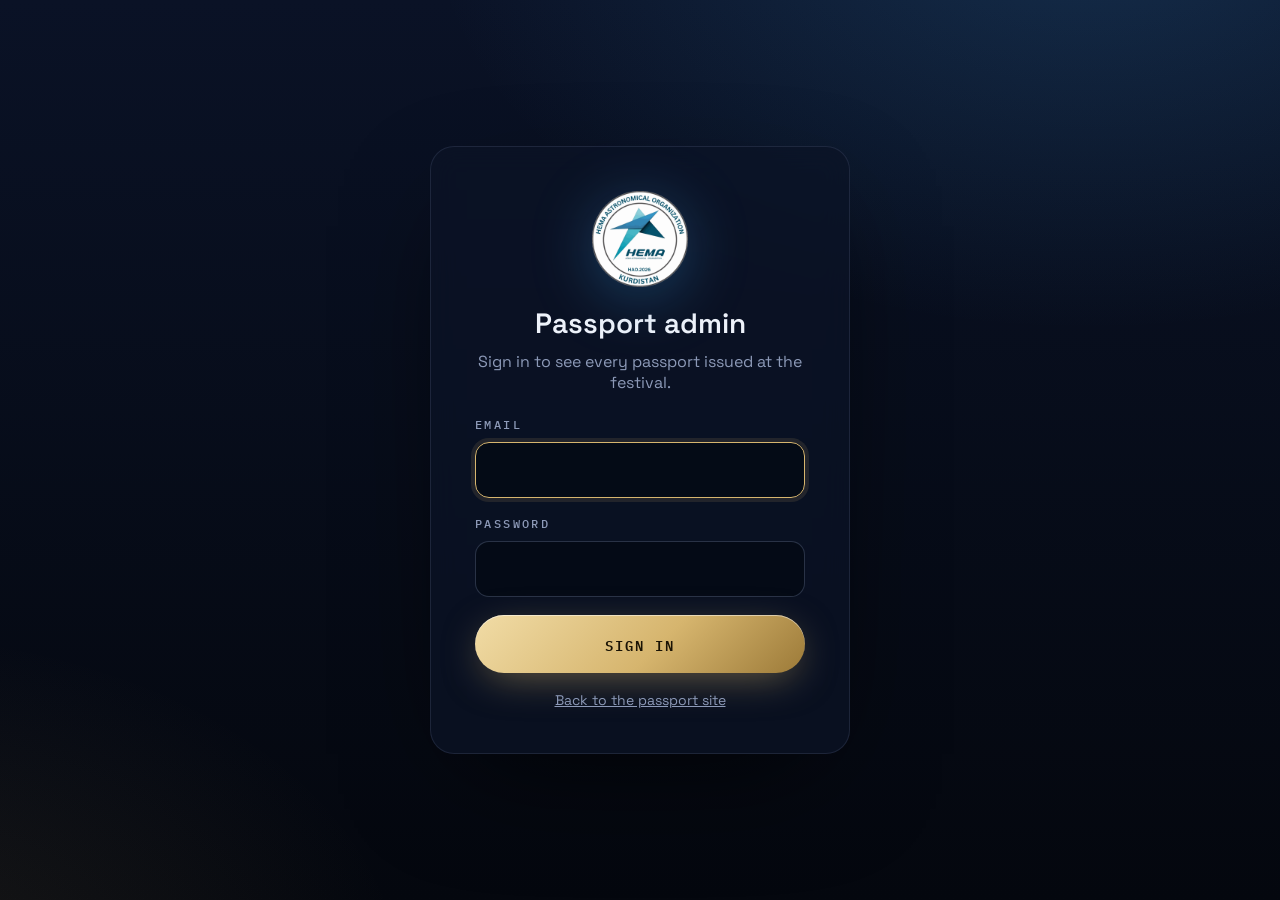
==== commit 2334af7b: "Use the HEMA logo everywhere and load it instantly Show the logo directly in the header and large on" ====
--- a/admin/index.html
+++ b/admin/index.html
@@ -6,7 +6,8 @@
   <title>HEMA Passport Admin</title>
   <meta name="robots" content="noindex, nofollow">
   <meta name="theme-color" content="#05080f">
-  <link rel="icon" href="../assets/favicon.svg" type="image/svg+xml">
+  <link rel="icon" href="../assets/favicon.png" type="image/png">
+  <link rel="apple-touch-icon" href="../assets/apple-touch-icon.png">
   <link rel="stylesheet" href="../fonts/fonts.css">
   <link rel="stylesheet" href="../css/style.css">
   <link rel="stylesheet" href="admin.css">
--- a/css/style.css
+++ b/css/style.css
@@ -128,6 +128,10 @@
   display: grid; grid-template-columns: minmax(0, 1fr) minmax(0, 1.08fr); align-items: center; gap: clamp(32px, 5vw, 80px);
 }
 .hero-copy { max-width: 620px; }
+.hero-logo {
+  display: block; width: clamp(84px, 12vh, 124px); height: auto; margin: 0 0 24px;
+  filter: drop-shadow(0 12px 36px rgba(58, 143, 208, 0.4));
+}
 .hero-cta { display: flex; flex-wrap: wrap; align-items: center; gap: 14px 22px; margin-top: clamp(28px, 5vh, 44px); }
 .hero-steps {
   list-style: none; margin: clamp(32px, 6vh, 52px) 0 0; padding: 0;
@@ -177,6 +181,7 @@
 @media (max-width: 1080px) {
   .hero { grid-template-columns: 1fr; text-align: center; }
   .hero-copy { max-width: 720px; margin: 0 auto; }
+  .hero-logo { margin-left: auto; margin-right: auto; }
   .hero-cta { justify-content: center; }
   .hero-steps { text-align: left; max-width: 640px; margin-left: auto; margin-right: auto; }
   .hero-visual { max-width: 720px; width: 100%; margin: 0 auto; }
